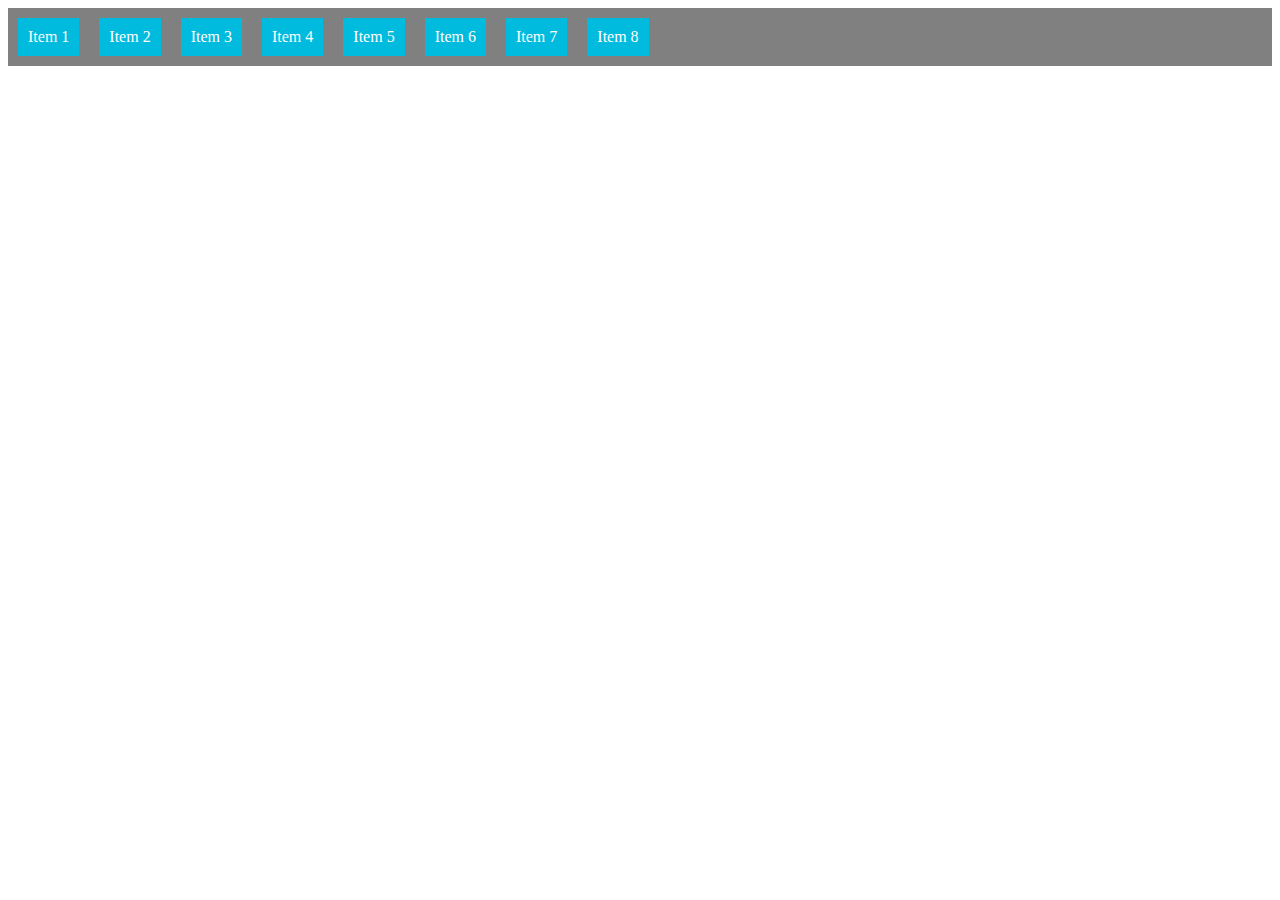
==== index.html @ a9c94683 "Первый коммит" ====
<!DOCTYPE html>
<html lang="en">
<head>
    <meta charset="UTF-8">
    <meta name="viewport" content="width=device-width, initial-scale=1.0">
    <link rel="stylesheet" href="style.css">
    <title>YuoTube</title>
    <style>
        .container {
        display: flex;
        background: gray;
        }
        .item {
        background: #0bd;
        color: #fff;
        margin: 10px;
        padding: 10px;
        }
        </style>
</head>
<body>
    <div class="container">
        <div class="item">Item 1</div>
        <div class="item">Item 2</div>
        <div class="item">Item 3</div>
        <div class="item">Item 4</div>
        <div class="item">Item 5</div>
        <div class="item">Item 6</div>
        <div class="item">Item 7</div>
        <div class="item">Item 8</div>
        </div>
</body>
</html>
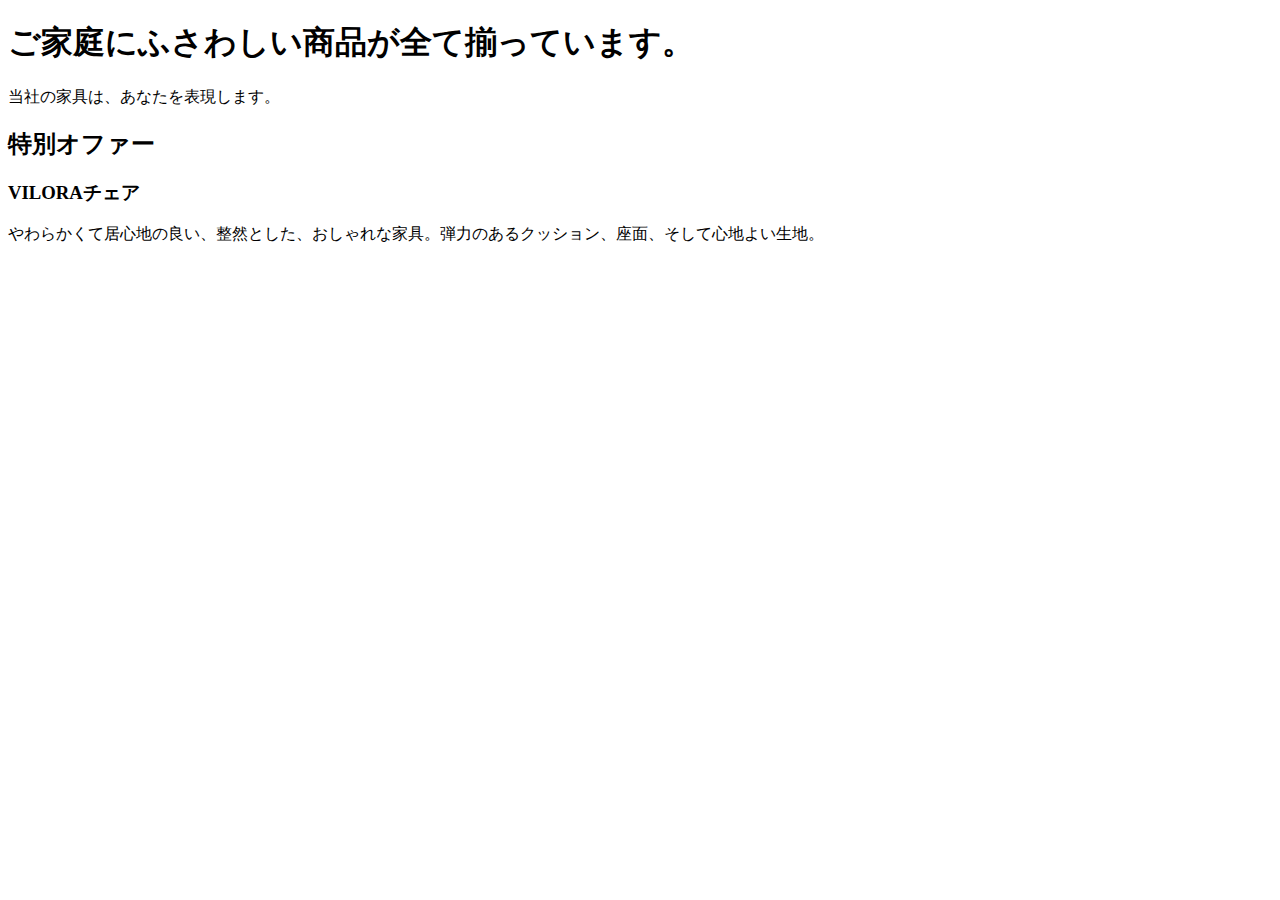
==== commit caddcc49: "家具のウェブページを作成しました" ====
--- a/index.html
+++ b/index.html
@@ -3,31 +3,13 @@
 <head>
     <meta charset="UTF-8">
     <meta name="viewport" content="width=device-width, initial-scale=1.0">
-    <link rel="stylesheet" href="style.css">
-    <title>YuoTube</title>
-    <style>
-        .container {
-        display: flex;
-        background: gray;
-        }
-        .item {
-        background: #0bd;
-        color: #fff;
-        margin: 10px;
-        padding: 10px;
-        }
-        </style>
+    <title>Document</title>
 </head>
 <body>
-    <div class="container">
-        <div class="item">Item 1</div>
-        <div class="item">Item 2</div>
-        <div class="item">Item 3</div>
-        <div class="item">Item 4</div>
-        <div class="item">Item 5</div>
-        <div class="item">Item 6</div>
-        <div class="item">Item 7</div>
-        <div class="item">Item 8</div>
-        </div>
+    <h1>ご家庭にふさわしい商品が全て揃っています。</h1>
+    <p>当社の家具は、あなたを表現します。</p>
+    <h2>特別オファー</h2>
+    <h3>VILORAチェア</h3>
+    <p>やわらかくて居心地の良い、整然とした、おしゃれな家具。弾力のあるクッション、座面、そして心地よい生地。</p>
 </body>
 </html>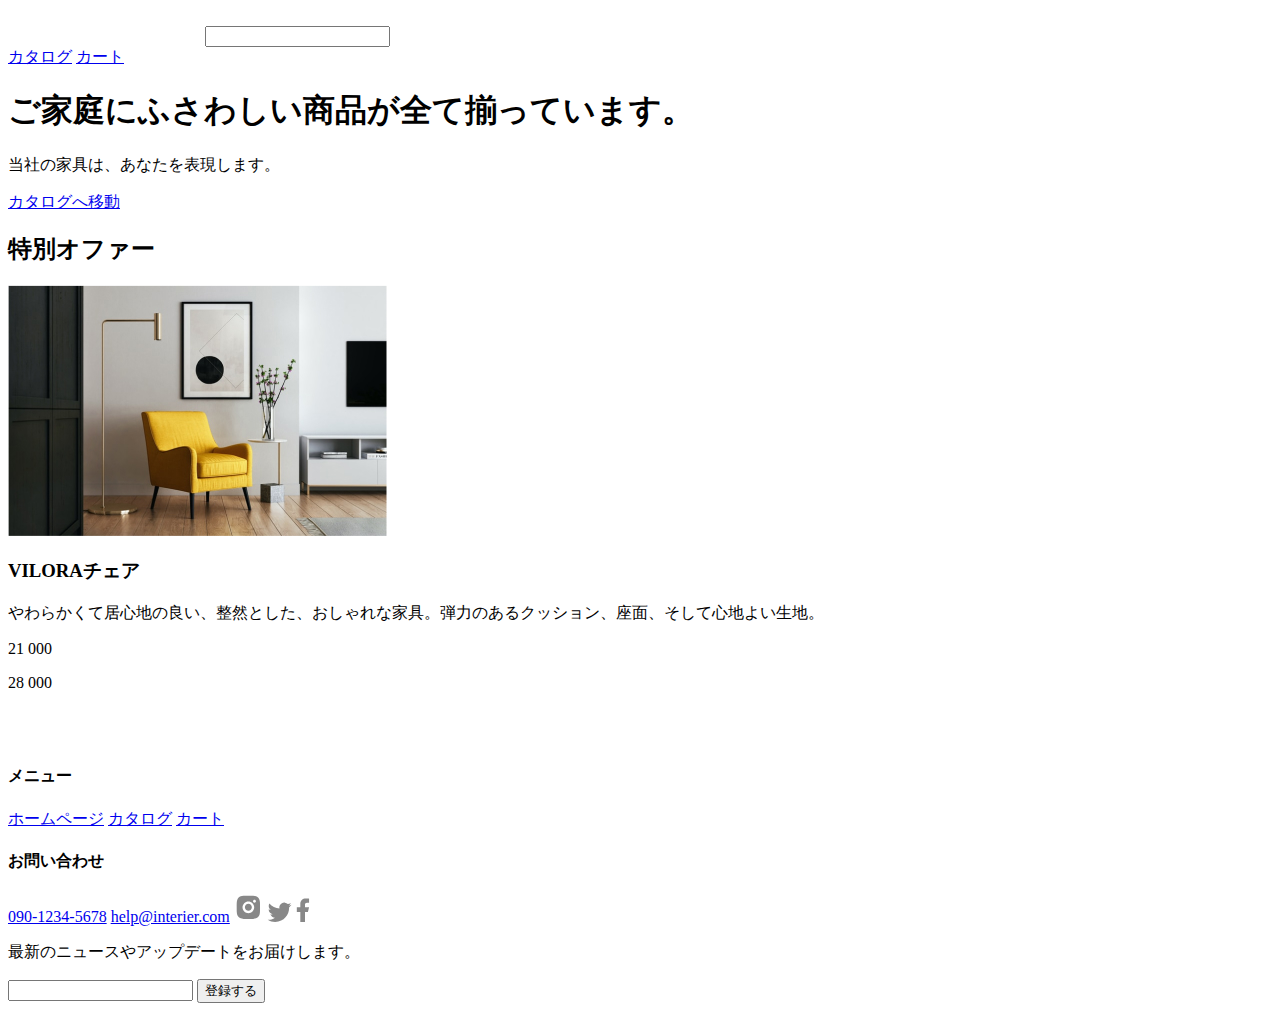
==== commit 68d3bc44: "テキストを追加しました" ====
--- a/index.html
+++ b/index.html
@@ -6,10 +6,47 @@
     <title>Document</title>
 </head>
 <body>
-    <h1>ご家庭にふさわしい商品が全て揃っています。</h1>
-    <p>当社の家具は、あなたを表現します。</p>
-    <h2>特別オファー</h2>
-    <h3>VILORAチェア</h3>
-    <p>やわらかくて居心地の良い、整然とした、おしゃれな家具。弾力のあるクッション、座面、そして心地よい生地。</p>
+    <header>
+        <img src="img/logo.svg" alt="ロゴ">
+        <input type="text">
+        <nav>
+            <a href="catalog.html">カタログ</a>
+            <a href="basket.html">カート</a>
+        </nav>
+    </header>
+    <section>
+        <h1>ご家庭にふさわしい商品が全て揃っています。</h1>
+        <p>当社の家具は、あなたを表現します。</p>
+        <a href="catalog.html">カタログへ移動</a>
+    </section>
+    <section>
+        <h2>特別オファー</h2>
+        <img src="img/product1.jpg" alt="">
+        <h3>VILORAチェア</h3>
+        <p>やわらかくて居心地の良い、整然とした、おしゃれな家具。弾力のあるクッション、座面、そして心地よい生地。</p>
+        <p>21 000</p>
+        <p>28 000</p>
+    </section>
+
+    <footer>
+        <img src="img/logo.svg" alt="">
+        <h4>メニュー</h4>
+        <a href="index.html">ホームページ</a>
+        <a href="catalog.html">カタログ</a>
+        <a href="basket.html">カート</a>
+        <h4>お問い合わせ</h4>
+        <a href="tel:+">090-1234-5678</a>
+        <a href="mailto:">help@interier.com</a>
+        <img src="img/inst.svg" alt="インスタグラム">
+        <img src="img/twitter.svg" alt="ツイッター">
+        <img src="img/facebook.svg" alt="フェイスブック">
+        <form action="#">
+            <p>最新のニュースやアップデートをお届けします。</p>
+            <input type="email" name="" id="">
+            <button type="submit">登録する</button>
+
+        </form>
+    </footer>
+    
 </body>
 </html>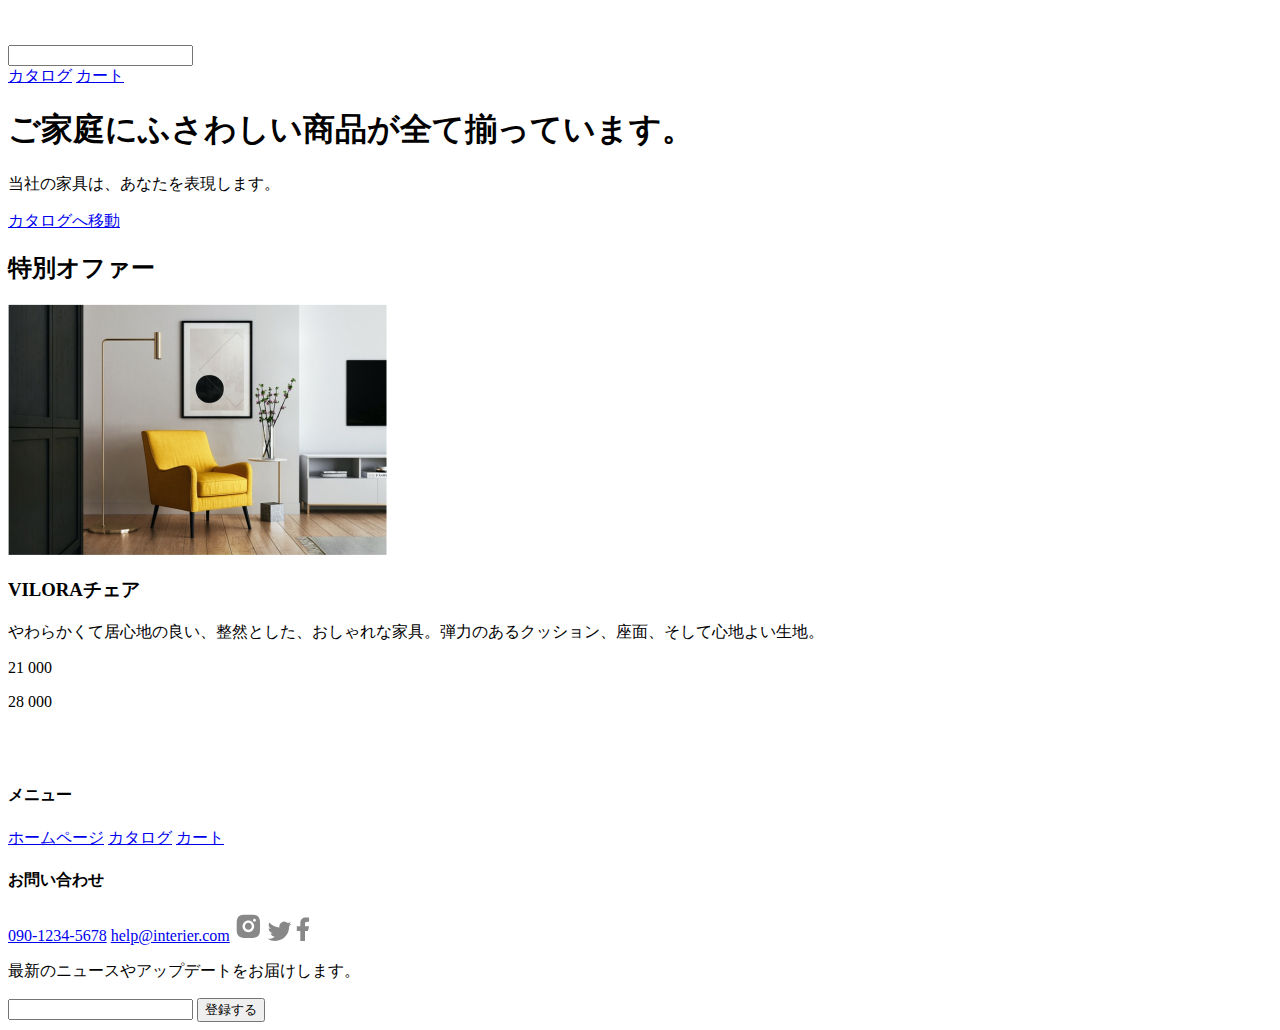
==== commit f4646e74: "テキストを追加しました" ====
--- a/index.html
+++ b/index.html
@@ -1,14 +1,16 @@
 <!DOCTYPE html>
-<html lang="en">
+<html lang="ja">
 <head>
     <meta charset="UTF-8">
     <meta name="viewport" content="width=device-width, initial-scale=1.0">
-    <title>Document</title>
+    <title>ホームページ</title>
 </head>
 <body>
     <header>
-        <img src="img/logo.svg" alt="ロゴ">
-        <input type="text">
+        <a href="index.html"><img src="img/logo.svg" alt="ロゴ"></a>
+        <form action="#">
+            <input type="text">
+        </form>
         <nav>
             <a href="catalog.html">カタログ</a>
             <a href="basket.html">カート</a>
@@ -29,7 +31,7 @@
     </section>
 
     <footer>
-        <img src="img/logo.svg" alt="">
+        <a href="index.html"><img src="img/logo.svg" alt="ロゴ"></a>
         <h4>メニュー</h4>
         <a href="index.html">ホームページ</a>
         <a href="catalog.html">カタログ</a>
@@ -37,9 +39,9 @@
         <h4>お問い合わせ</h4>
         <a href="tel:+">090-1234-5678</a>
         <a href="mailto:">help@interier.com</a>
-        <img src="img/inst.svg" alt="インスタグラム">
-        <img src="img/twitter.svg" alt="ツイッター">
-        <img src="img/facebook.svg" alt="フェイスブック">
+        <a href="#"><img src="img/inst.svg" alt="インスタグラム"></a>
+        <a href="#"><img src="img/twitter.svg" alt="ツイッター"></a>
+        <a href="#"><img src="img/facebook.svg" alt="フェイスブック"></a>
         <form action="#">
             <p>最新のニュースやアップデートをお届けします。</p>
             <input type="email" name="" id="">
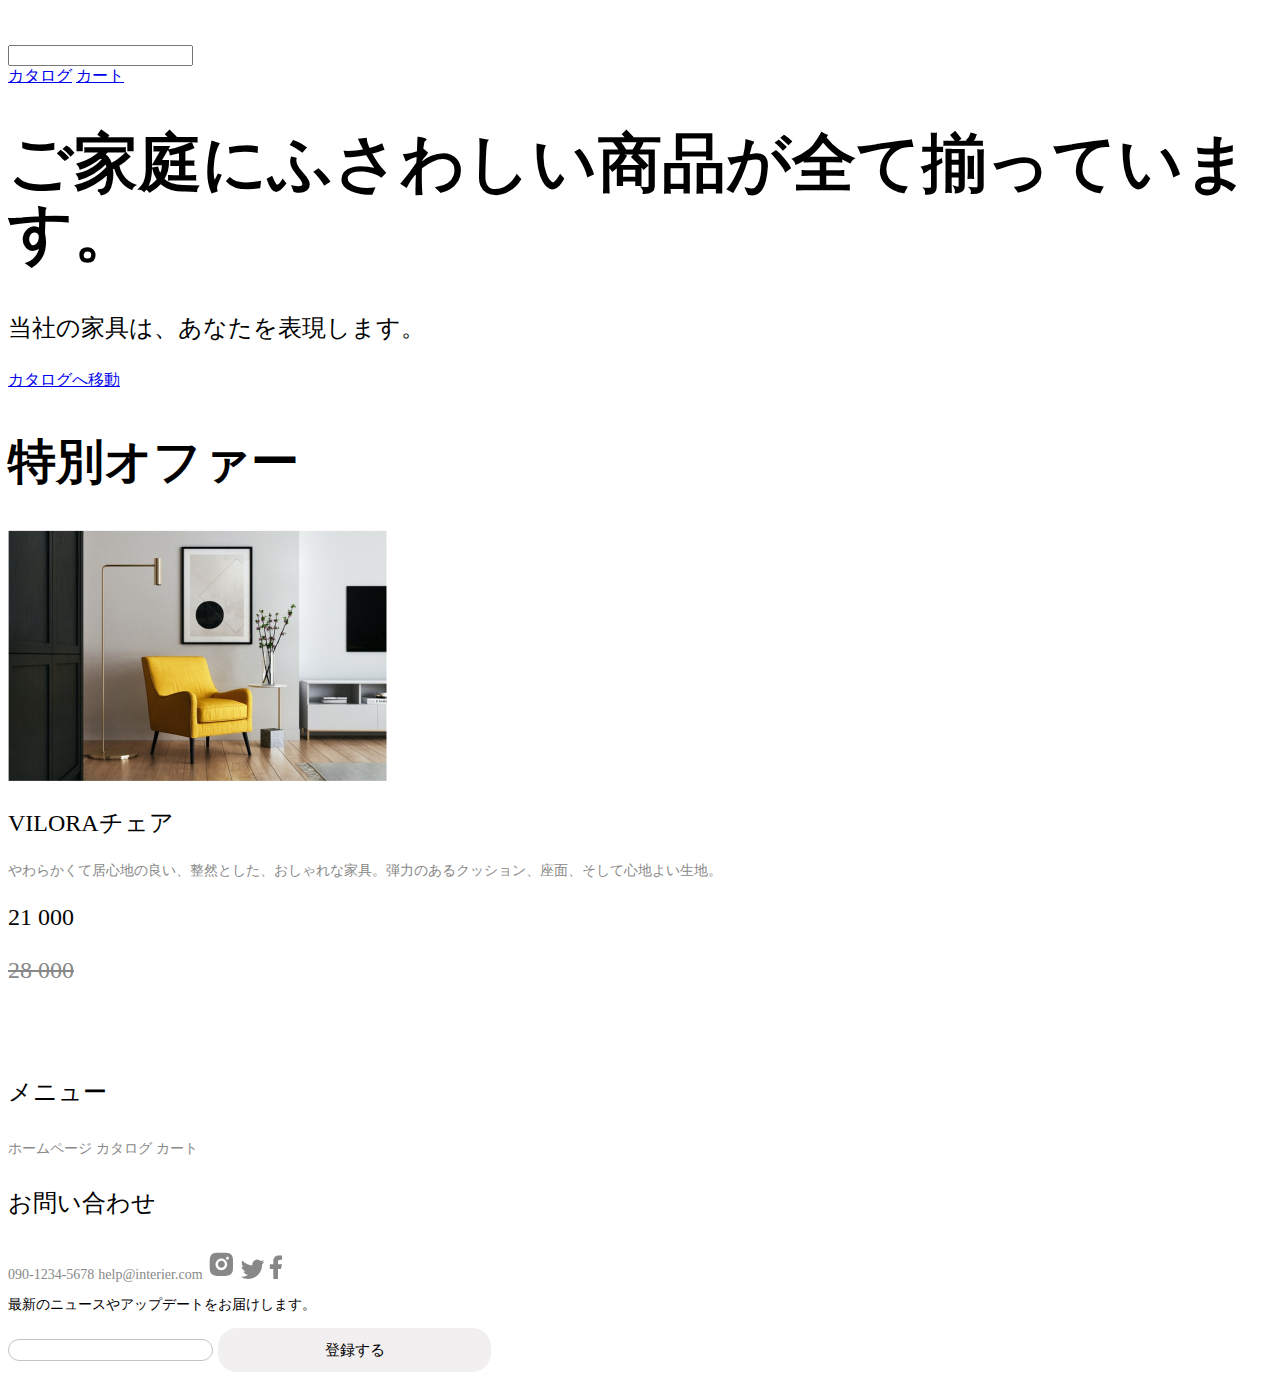
==== commit a8b52abe: "1.3" ====
--- a/index.html
+++ b/index.html
@@ -1,10 +1,13 @@
 <!DOCTYPE html>
 <html lang="ja">
+
 <head>
     <meta charset="UTF-8">
     <meta name="viewport" content="width=device-width, initial-scale=1.0">
     <title>ホームページ</title>
+    <link rel="stylesheet" href="style.css">
 </head>
+
 <body>
     <header>
         <a href="index.html"><img src="img/logo.svg" alt="ロゴ"></a>
@@ -12,43 +15,44 @@
             <input type="text">
         </form>
         <nav>
-            <a href="catalog.html">カタログ</a>
-            <a href="basket.html">カート</a>
+            <a class="header-link" href="catalog.html">カタログ</a>
+            <a class="header-link" href="basket.html">カート</a>
         </nav>
     </header>
     <section>
-        <h1>ご家庭にふさわしい商品が全て揃っています。</h1>
-        <p>当社の家具は、あなたを表現します。</p>
-        <a href="catalog.html">カタログへ移動</a>
+        <h1 class="title">ご家庭にふさわしい商品が全て揃っています。</h1>
+        <p class="header-paragraph">当社の家具は、あなたを表現します。</p>
+        <a class="link-catalog" href="catalog.html">カタログへ移動</a>
     </section>
     <section>
-        <h2>特別オファー</h2>
+        <h2 class="subtitle">特別オファー</h2>
         <img src="img/product1.jpg" alt="">
-        <h3>VILORAチェア</h3>
-        <p>やわらかくて居心地の良い、整然とした、おしゃれな家具。弾力のあるクッション、座面、そして心地よい生地。</p>
-        <p>21 000</p>
-        <p>28 000</p>
+        <h3 class="title-product">VILORAチェア</h3>
+        <p class="product-description">やわらかくて居心地の良い、整然とした、おしゃれな家具。弾力のあるクッション、座面、そして心地よい生地。</p>
+        <p class="price-new">21 000</p>
+        <p class="price-old">28 000</p>
     </section>
 
     <footer>
         <a href="index.html"><img src="img/logo.svg" alt="ロゴ"></a>
-        <h4>メニュー</h4>
-        <a href="index.html">ホームページ</a>
-        <a href="catalog.html">カタログ</a>
-        <a href="basket.html">カート</a>
-        <h4>お問い合わせ</h4>
-        <a href="tel:+">090-1234-5678</a>
-        <a href="mailto:">help@interier.com</a>
+        <h4 class="title-footer">メニュー</h4>
+        <a class="link-footer" href="index.html">ホームページ</a>
+        <a class="link-footer" href="catalog.html">カタログ</a>
+        <a class="link-footer" href="basket.html">カート</a>
+        <h4 class="title-footer">お問い合わせ</h4>
+        <a class="link-footer" href="tel:+">090-1234-5678</a>
+        <a class="link-footer" href="mailto:">help@interier.com</a>
         <a href="#"><img src="img/inst.svg" alt="インスタグラム"></a>
         <a href="#"><img src="img/twitter.svg" alt="ツイッター"></a>
         <a href="#"><img src="img/facebook.svg" alt="フェイスブック"></a>
         <form action="#">
-            <p>最新のニュースやアップデートをお届けします。</p>
-            <input type="email" name="" id="">
-            <button type="submit">登録する</button>
+            <p class="form-footer">最新のニュースやアップデートをお届けします。</p>
+            <input class="form-input-footer" type="email" name="" id="">
+            <button class="button-footer" type="submit">登録する</button>
 
         </form>
     </footer>
-    
+
 </body>
+
 </html>--- a/style.css
+++ b/style.css
@@ -0,0 +1,87 @@
+.header-link {
+    font-size: 16px;
+    line-height: 20px;
+}
+.title {
+    font-weight: 600;
+    font-size: 64px;
+    line-height: 70px;
+}
+.header-paragraph {
+    font-size: 24px;
+    line-height: 32px;
+}
+.link-catalog {
+    font-size: 16px;
+    line-height: 24px;
+}
+.subtitle {
+    font-weight: 600;
+    font-size: 48px;
+    line-height: 59px;
+    color: #000000;
+}
+.title-product {
+    font-weight: 500;
+    font-size: 24px;
+    line-height: 29px;
+    color: #000000;
+}
+.product-description {
+    font-size: 14px;
+    line-height: 17px;
+    color: #888888;
+}
+.price-new {
+    font-weight: 500;
+    font-size: 24px;
+    line-height: 29px;
+    color: #050505;
+}
+.price-old {
+    font-weight: 500;
+    font-size: 24px;
+    line-height: 29px;
+    text-decoration-line: line-through;
+    color: #888888;
+}
+.title-footer {
+    font-weight: 500;
+    font-size: 24px;
+    line-height: 29px;
+    color: #000000;
+}
+.link-footer {
+    font-weight: 500;
+    font-size: 14px;
+    line-height: 17px;
+    color: #888888;
+    text-decoration: none;
+}
+.form-footer {
+    font-size: 14px;
+    line-height: 16px;
+    color: #000000;
+}
+.form-input-footer {
+    background: #FFFFFF;
+    border: 1px solid #C4C4C4;
+    box-sizing: border-box;
+    border-radius: 20px;
+    font-style: normal;
+    font-weight: normal;
+    font-size: 15px;
+    line-height: 18px;
+    color: #C4C4C4;
+}
+.button-footer {
+    background: rgba(222, 215, 215, 0.41);
+    border: 1px solid #FFFFFF;
+    box-sizing: border-box;
+    border-radius: 20px;
+    width: 275px;
+    height: 46px;
+    font-size: 15px;
+    line-height: 18px;
+    color: #000000;
+}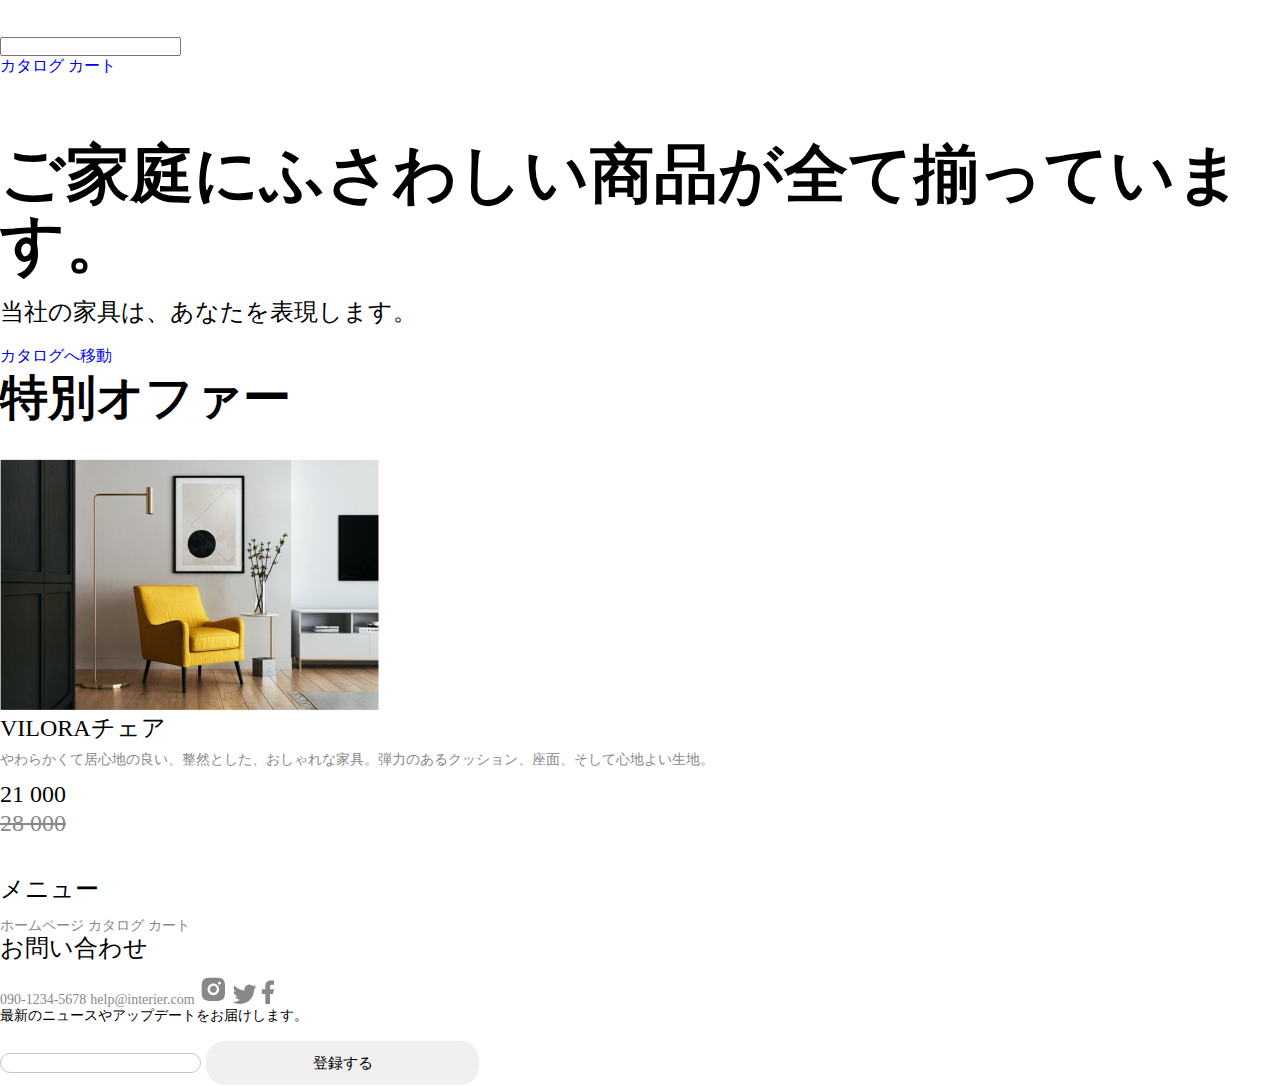
==== commit 8f5e06f4: "1.4" ====
--- a/index.html
+++ b/index.html
@@ -9,7 +9,7 @@
 </head>
 
 <body>
-    <header>
+    <header class="header">
         <a href="index.html"><img src="img/logo.svg" alt="ロゴ"></a>
         <form action="#">
             <input type="text">
--- a/style.css
+++ b/style.css
@@ -1,15 +1,32 @@
+* {
+	margin: 0;
+	padding: 0;
+}
+a {
+    text-decoration: none;
+}
+.header {
+    height: 76px;
+}
 .header-link {
     font-size: 16px;
     line-height: 20px;
+}
+.header-link:hover {
+    text-decoration: underline;
+    color: gray
 }
 .title {
     font-weight: 600;
     font-size: 64px;
     line-height: 70px;
+    margin-top: 64px;
+    margin-bottom: 16px;
 }
 .header-paragraph {
     font-size: 24px;
     line-height: 32px;
+    margin-bottom: 16px;
 }
 .link-catalog {
     font-size: 16px;
@@ -20,17 +37,20 @@
     font-size: 48px;
     line-height: 59px;
     color: #000000;
+    margin-bottom: 32px;
 }
 .title-product {
     font-weight: 500;
     font-size: 24px;
     line-height: 29px;
     color: #000000;
+    margin-bottom: 8px;
 }
 .product-description {
     font-size: 14px;
     line-height: 17px;
     color: #888888;
+    margin-bottom: 12px;
 }
 .price-new {
     font-weight: 500;
@@ -50,6 +70,7 @@
     font-size: 24px;
     line-height: 29px;
     color: #000000;
+    margin-bottom: 12px;
 }
 .link-footer {
     font-weight: 500;
@@ -58,10 +79,14 @@
     color: #888888;
     text-decoration: none;
 }
+.link-footer:hover {
+    color: gray;
+}
 .form-footer {
     font-size: 14px;
     line-height: 16px;
     color: #000000;
+    margin-bottom: 16px;
 }
 .form-input-footer {
     background: #FFFFFF;
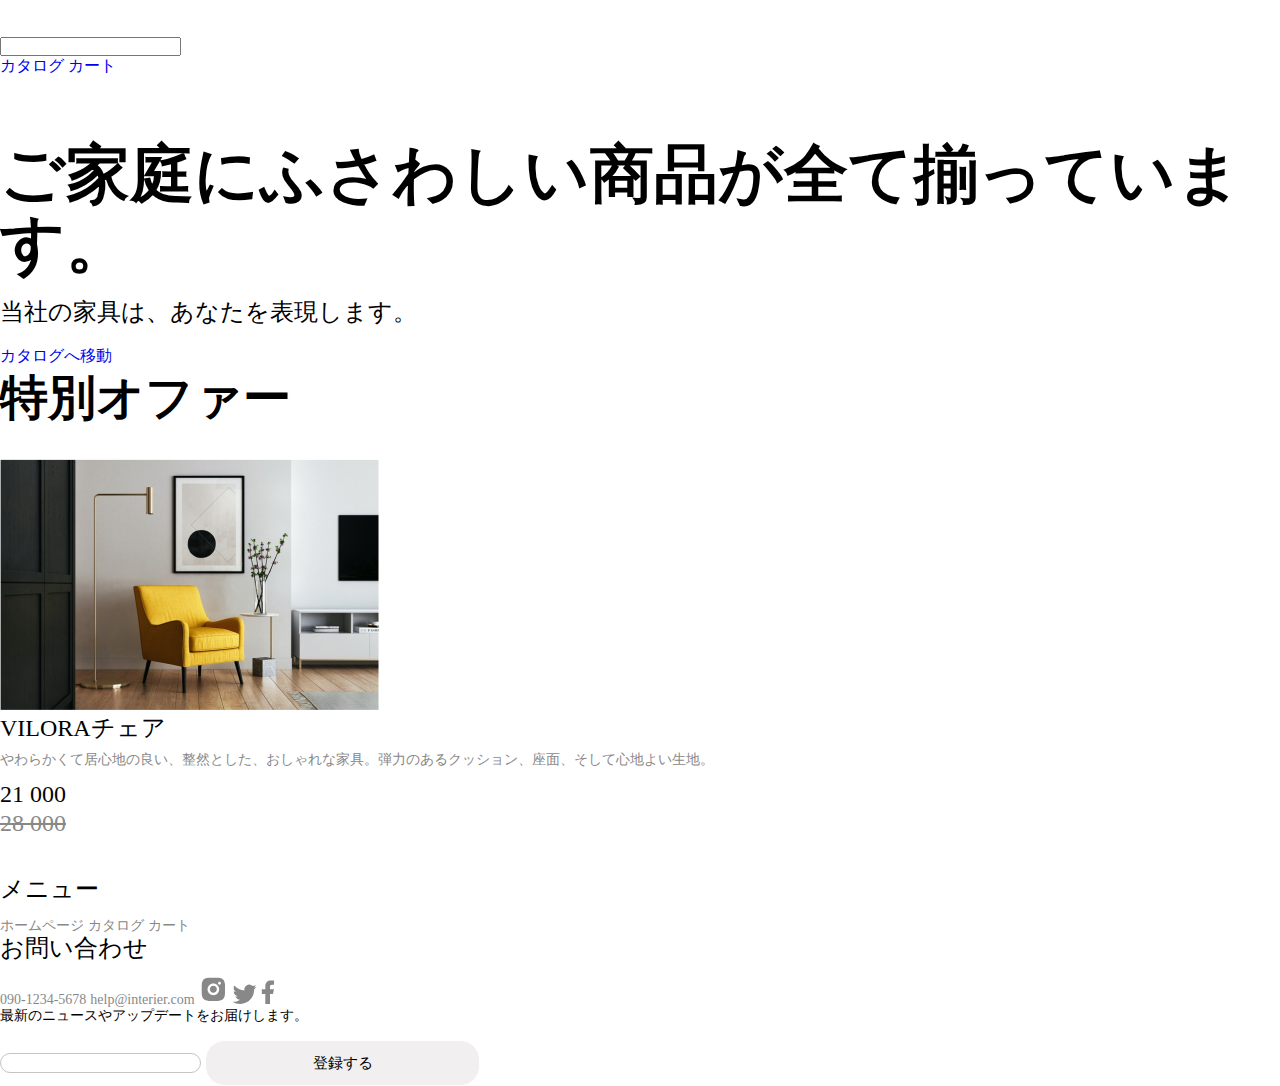
==== commit 1d3066be: "クラスの名前を変更しました" ====
--- a/index.html
+++ b/index.html
@@ -14,41 +14,41 @@
         <form action="#">
             <input type="text">
         </form>
-        <nav>
-            <a class="header-link" href="catalog.html">カタログ</a>
-            <a class="header-link" href="basket.html">カート</a>
+        <nav class="menu">
+            <a class="menu_link" href="catalog.html">カタログ</a>
+            <a class="menu_link" href="basket.html">カート</a>
         </nav>
     </header>
-    <section>
+    <section class="top">
         <h1 class="title">ご家庭にふさわしい商品が全て揃っています。</h1>
-        <p class="header-paragraph">当社の家具は、あなたを表現します。</p>
-        <a class="link-catalog" href="catalog.html">カタログへ移動</a>
+        <p class="top_text">当社の家具は、あなたを表現します。</p>
+        <a class="top_link" href="catalog.html">カタログへ移動</a>
     </section>
     <section>
-        <h2 class="subtitle">特別オファー</h2>
-        <img src="img/product1.jpg" alt="">
-        <h3 class="title-product">VILORAチェア</h3>
-        <p class="product-description">やわらかくて居心地の良い、整然とした、おしゃれな家具。弾力のあるクッション、座面、そして心地よい生地。</p>
-        <p class="price-new">21 000</p>
-        <p class="price-old">28 000</p>
+        <h2 class="heading">特別オファー</h2>
+        <img src="img/product1.jpg" alt="商品写真">
+        <h3 class="product_heading">VILORAチェア</h3>
+        <p class="product_description">やわらかくて居心地の良い、整然とした、おしゃれな家具。弾力のあるクッション、座面、そして心地よい生地。</p>
+        <p class="price">21 000</p>
+        <p class="price price_old">28 000</p>
     </section>
 
     <footer>
         <a href="index.html"><img src="img/logo.svg" alt="ロゴ"></a>
-        <h4 class="title-footer">メニュー</h4>
-        <a class="link-footer" href="index.html">ホームページ</a>
-        <a class="link-footer" href="catalog.html">カタログ</a>
-        <a class="link-footer" href="basket.html">カート</a>
-        <h4 class="title-footer">お問い合わせ</h4>
-        <a class="link-footer" href="tel:+">090-1234-5678</a>
-        <a class="link-footer" href="mailto:">help@interier.com</a>
+        <h4 class="footer_heading">メニュー</h4>
+        <a class="footer_link" href="index.html">ホームページ</a>
+        <a class="footer_link" href="catalog.html">カタログ</a>
+        <a class="footer_link" href="basket.html">カート</a>
+        <h4 class="footer_heading">お問い合わせ</h4>
+        <a class="footer_link" href="tel:+">090-1234-5678</a>
+        <a class="footer_link" href="mailto:">help@interier.com</a>
         <a href="#"><img src="img/inst.svg" alt="インスタグラム"></a>
         <a href="#"><img src="img/twitter.svg" alt="ツイッター"></a>
         <a href="#"><img src="img/facebook.svg" alt="フェイスブック"></a>
-        <form action="#">
-            <p class="form-footer">最新のニュースやアップデートをお届けします。</p>
-            <input class="form-input-footer" type="email" name="" id="">
-            <button class="button-footer" type="submit">登録する</button>
+        <form class="form" action="#">
+            <p class="form_text">最新のニュースやアップデートをお届けします。</p>
+            <input class="form_email" type="email" name="" id="">
+            <button class="form_button" type="submit">登録する</button>
 
         </form>
     </footer>
--- a/style.css
+++ b/style.css
@@ -8,11 +8,11 @@
 .header {
     height: 76px;
 }
-.header-link {
+.menu_link {
     font-size: 16px;
     line-height: 20px;
 }
-.header-link:hover {
+.menu_link:hover {
     text-decoration: underline;
     color: gray
 }
@@ -23,72 +23,69 @@
     margin-top: 64px;
     margin-bottom: 16px;
 }
-.header-paragraph {
+.top_text {
     font-size: 24px;
     line-height: 32px;
     margin-bottom: 16px;
 }
-.link-catalog {
+.top_link {
     font-size: 16px;
     line-height: 24px;
 }
-.subtitle {
+.heading {
     font-weight: 600;
     font-size: 48px;
     line-height: 59px;
     color: #000000;
     margin-bottom: 32px;
 }
-.title-product {
+.product_heading {
     font-weight: 500;
     font-size: 24px;
     line-height: 29px;
     color: #000000;
     margin-bottom: 8px;
 }
-.product-description {
+.product_description {
     font-size: 14px;
     line-height: 17px;
     color: #888888;
     margin-bottom: 12px;
 }
-.price-new {
+.price {
     font-weight: 500;
     font-size: 24px;
     line-height: 29px;
     color: #050505;
 }
-.price-old {
-    font-weight: 500;
-    font-size: 24px;
-    line-height: 29px;
+.price_old {
     text-decoration-line: line-through;
     color: #888888;
 }
-.title-footer {
+.footer_heading {
     font-weight: 500;
     font-size: 24px;
     line-height: 29px;
     color: #000000;
     margin-bottom: 12px;
 }
-.link-footer {
+.footer_link {
     font-weight: 500;
     font-size: 14px;
     line-height: 17px;
     color: #888888;
     text-decoration: none;
 }
-.link-footer:hover {
+.footer_link:hover {
     color: gray;
 }
-.form-footer {
+.form_text {
     font-size: 14px;
     line-height: 16px;
     color: #000000;
     margin-bottom: 16px;
 }
-.form-input-footer {
+.form_email {
     background: #FFFFFF;
     border: 1px solid #C4C4C4;
     box-sizing: border-box;
@@ -99,7 +96,7 @@
     line-height: 18px;
     color: #C4C4C4;
 }
-.button-footer {
+.form_button {
     background: rgba(222, 215, 215, 0.41);
     border: 1px solid #FFFFFF;
     box-sizing: border-box;
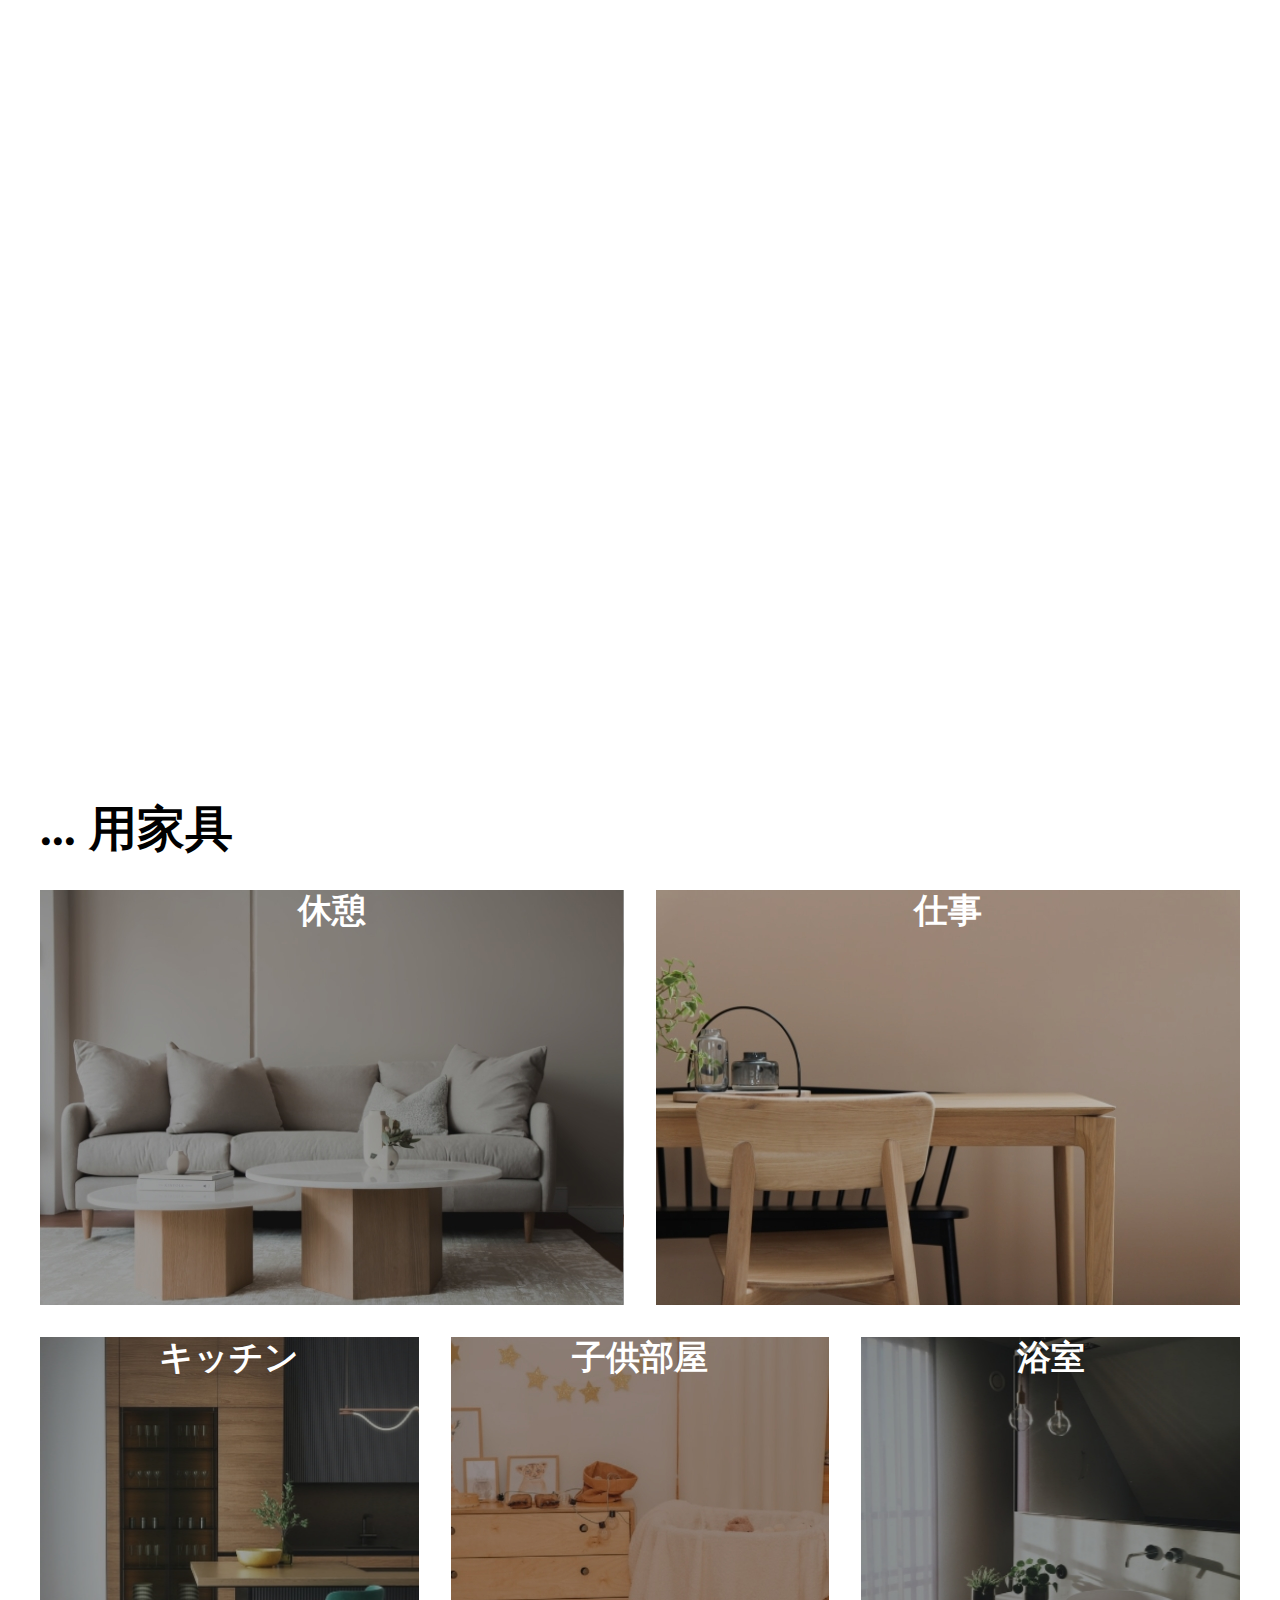
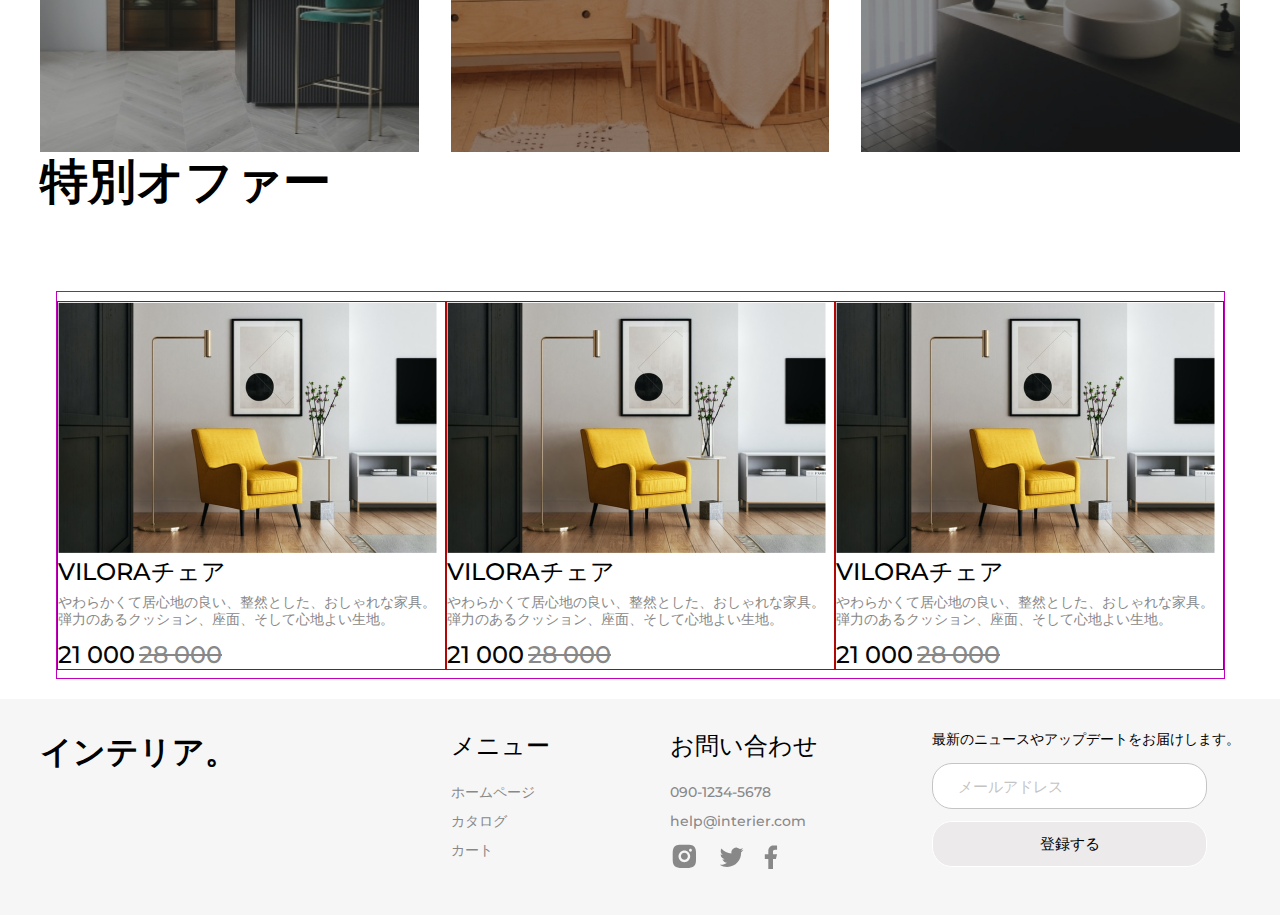
==== commit d9951cd1: "the next lesson" ====
--- a/index.html
+++ b/index.html
@@ -5,52 +5,99 @@
     <meta charset="UTF-8">
     <meta name="viewport" content="width=device-width, initial-scale=1.0">
     <title>ホームページ</title>
+    <link rel="preconnect" href="https://fonts.googleapis.com">
+    <link rel="preconnect" href="https://fonts.gstatic.com" crossorigin>
+    <link href="https://fonts.googleapis.com/css2?family=Montserrat:wght@400;500;600&display=swap" rel="stylesheet">
     <link rel="stylesheet" href="style.css">
 </head>
 
 <body>
-    <header class="header">
-        <a href="index.html"><img src="img/logo.svg" alt="ロゴ"></a>
-        <form action="#">
-            <input type="text">
-        </form>
-        <nav class="menu">
-            <a class="menu_link" href="catalog.html">カタログ</a>
-            <a class="menu_link" href="basket.html">カート</a>
-        </nav>
-    </header>
-    <section class="top">
-        <h1 class="title">ご家庭にふさわしい商品が全て揃っています。</h1>
-        <p class="top_text">当社の家具は、あなたを表現します。</p>
-        <a class="top_link" href="catalog.html">カタログへ移動</a>
-    </section>
-    <section>
+    <div class="top center">
+        <header class="header">
+            <a class="header_link" href="index.html">インテリア。</a>
+                <input placeholder="検索"
+                class="header_input" type="text">
+            <nav class="menu">
+                <a class="menu_link" href="catalog.html">カタログ</a>
+                <a class="menu_link" href="basket.html">カート</a>
+            </nav>
+        </header>
+        <section class="top_content">
+            <h1 class="title">ご家庭にふさわしい商品が全て揃っています。</h1>
+            <p class="top_text">当社の家具は、あなたを表現します。</p>
+            <a class="top_link" href="catalog.html">カタログへ移動</a>
+        </section>
+    </div>
+    <div class="for_box center">
+        <h2 class="heading">... 用家具</h2>
+        <div class="for">
+            <div class="for_item for_item_1 for_item_big">休憩</div>
+            <div class="for_item for_item_2 for_item_big">仕事</div>
+            <div class="for_item for_item_3">キッチン</div>
+            <div class="for_item for_item_4">子供部屋</div>
+            <div class="for_item for_item_5">浴室</div>
+        </div>
+    </div>
+    <div class="product-box center">
         <h2 class="heading">特別オファー</h2>
-        <img src="img/product1.jpg" alt="商品写真">
-        <h3 class="product_heading">VILORAチェア</h3>
-        <p class="product_description">やわらかくて居心地の良い、整然とした、おしゃれな家具。弾力のあるクッション、座面、そして心地よい生地。</p>
-        <p class="price">21 000</p>
-        <p class="price price_old">28 000</p>
-    </section>
+        <div class="product_content">
+            <div class="product">
+                <img src="img/product1.jpg" alt="商品写真">
+                <h3 class="product_heading">VILORAチェア</h3>
+                <p class="product_description">やわらかくて居心地の良い、整然とした、おしゃれな家具。弾力のあるクッション、座面、そして心地よい生地。</p>
+                <div class="product_box_price">
+                    <span class="product_price">21 000</span>
+                    <span class="product_price product_price_old">28 000</span>
+                </div>
+            </div>
+            <div class="product">
+                <img src="img/product1.jpg" alt="商品写真">
+                <h3 class="product_heading">VILORAチェア</h3>
+                <p class="product_description">やわらかくて居心地の良い、整然とした、おしゃれな家具。弾力のあるクッション、座面、そして心地よい生地。</p>
+                <div class="product_box_price">
+                    <span class="product_price">21 000</span>
+                    <span class="product_price product_price_old">28 000</span>
+                </div>
+            </div>
+            <div class="product">
+                <img src="img/product1.jpg" alt="商品写真">
+                <h3 class="product_heading">VILORAチェア</h3>
+                <p class="product_description">やわらかくて居心地の良い、整然とした、おしゃれな家具。弾力のあるクッション、座面、そして心地よい生地。</p>
+                <div class="product_box_price">
+                    <span class="product_price">21 000</span>
+                    <span class="product_price product_price_old">28 000</span>
+                </div>
+            </div>
+        </div>
+    </div>
 
-    <footer>
-        <a href="index.html"><img src="img/logo.svg" alt="ロゴ"></a>
-        <h4 class="footer_heading">メニュー</h4>
-        <a class="footer_link" href="index.html">ホームページ</a>
-        <a class="footer_link" href="catalog.html">カタログ</a>
-        <a class="footer_link" href="basket.html">カート</a>
-        <h4 class="footer_heading">お問い合わせ</h4>
-        <a class="footer_link" href="tel:+">090-1234-5678</a>
-        <a class="footer_link" href="mailto:">help@interier.com</a>
-        <a href="#"><img src="img/inst.svg" alt="インスタグラム"></a>
-        <a href="#"><img src="img/twitter.svg" alt="ツイッター"></a>
-        <a href="#"><img src="img/facebook.svg" alt="フェイスブック"></a>
-        <form class="form" action="#">
-            <p class="form_text">最新のニュースやアップデートをお届けします。</p>
-            <input class="form_email" type="email" name="" id="">
-            <button class="form_button" type="submit">登録する</button>
-
-        </form>
+    <footer class="footer center">
+        <a class="footer_link_logo" href="index.html">インテリア。</a>
+        <div class="footer_content">
+            <div class="footer_info">
+               <nav class="footer_item">
+                    <h4 class="footer_heading">メニュー</h4>
+                    <a class="footer_link" href="index.html">ホームページ</a>
+                    <a class="footer_link" href="catalog.html">カタログ</a>
+                    <a class="footer_link" href="basket.html">カート</a>
+               </nav>
+                <div class="footer_item">
+                    <h4 class="footer_heading">お問い合わせ</h4>
+                    <a class="footer_link" href="tel:+">090-1234-5678</a>
+                    <a class="footer_link" href="mailto:">help@interier.com</a>
+                    <div class="footer_icons">
+                        <a href="#"><img src="img/inst.svg" alt="インスタグラム"></a>
+                        <a href="#"><img src="img/twitter.svg" alt="ツイッター"></a>
+                        <a href="#"><img src="img/facebook.svg" alt="フェイスブック"></a>
+                    </div>
+                </div>
+            </div>
+            <form class="form" action="#">
+                <p class="form_text">最新のニュースやアップデートをお届けします。</p>
+                <input class="form_email" type="email" placeholder="メールアドレス">
+                <button class="form_button" type="submit">登録する</button>
+            </form>
+        </div>
     </footer>
 
 </body>
--- a/style.css
+++ b/style.css
@@ -2,35 +2,102 @@
 	margin: 0;
 	padding: 0;
 }
+
+body {
+  font-family:
+  "Montserrat", sans-serif;
+}
 a {
     text-decoration: none;
 }
+.center {
+    padding-left: calc(50% - 600px);
+    padding-right: calc(50% - 600px);
+}
+.top {
+    height: 735px;
+    background-image: url(img/background.svg);
+    background-repeat: no-repeat;
+    background-position: center;
+    background-size: cover;
+
+}
 .header {
-    height: 76px;
+    height: 77px;
+    border-bottom: 0.5px solid rgb(255, 255, 255);
+    display: flex;
+    flex-wrap: wrap;
+    justify-content: space-between;
+    align-items: center;
+    margin-left: 103px;
+    margin-right: 101px;
+}
+.header_link {
+    color: rgb(255, 255, 255);
+    font-size: 32px;
+    font-weight: 600;
+}
+.header_input {
+    width: 288px;
+    height: 41px;
+    box-sizing: border-box;
+    border: 1px solid rgb(255, 255, 255);
+    border-radius: 20px;
+    background-color: transparent;
+    outline: none;
+    font-size: 16px;
+    font-weight: 400;
+    line-height: 20px;
+    letter-spacing: 0%;
+    text-align: left;
+    padding-left: 32px;
+    padding-right: 32px;
+}
+.header_input::placeholder {
+    color: rgb(255, 255, 255);
+
 }
 .menu_link {
+    color: rgb(255, 255, 255);
     font-size: 16px;
+    font-weight: 400;
     line-height: 20px;
+    text-align: left;
+    padding-inline: 16px;
 }
 .menu_link:hover {
     text-decoration: underline;
     color: gray
 }
+.top_content {
+    margin-left: 103px;
+}
 .title {
-    font-weight: 600;
+    color: rgb(255, 255, 255);
     font-size: 64px;
+    font-weight: 600;
     line-height: 70px;
+    text-align: left;
     margin-top: 64px;
     margin-bottom: 16px;
+    margin-left: 15px;
+    width: 792px;
 }
 .top_text {
-    font-size: 24px;
+    color: rgb(255, 255, 255);
+    font-size: 24px;
+    font-weight: 400;
     line-height: 32px;
+    text-align: left;
     margin-bottom: 16px;
 }
 .top_link {
+    color: rgb(255, 255, 255);
     font-size: 16px;
+    font-weight: 400;
     line-height: 24px;
+    text-align: left;
+    text-decoration-line: underline;
 }
 .heading {
     font-weight: 600;
@@ -38,6 +105,60 @@
     line-height: 59px;
     color: #000000;
     margin-bottom: 32px;
+}
+.for_box {
+    padding-top: 64px;
+}
+.for {
+    display: grid;
+    gap: 32px;
+    grid-template-columns: repeat(12, 1fr);
+    margin-top: 32px;
+}
+.for_item {
+    height: 415px;
+    grid-column: span 4;
+    font-size: 34px;
+    font-weight: 600;
+    line-height: 41px;
+    color: rgb(255, 255, 255);
+    display: flex;
+    justify-content: center;
+
+}
+.for_item_big {
+    grid-column: span 6;
+}
+.for_item_1 {
+    background-image: url(img/for-1.jpeg);
+}
+.for_item_2 {
+    background-image: url(img/for-2.jpeg);
+}
+.for_item_3 {
+    background-image: url(img/for-3.jpeg);
+}
+.for_item_4 {
+    background-image: url(img/for-4.jpeg);
+}
+.for_item_5 {
+    background-image: url(img/for-5.jpeg);
+}
+
+.product_content {
+    box-sizing: border-box;
+    border: 1px solid rgb(192, 0, 185);
+    display: flex;
+    margin-top: 80px;
+    margin-bottom: 20px;
+    margin-left: 16px;
+    margin-right: 15px;
+}
+.product {
+    box-sizing: border-box;
+    border: 1px solid rgb(179, 6, 6);
+    margin-top: 9px;
+    margin-bottom: 8px;
 }
 .product_heading {
     font-weight: 500;
@@ -52,15 +173,49 @@
     color: #888888;
     margin-bottom: 12px;
 }
-.price {
+.product_price {
     font-weight: 500;
     font-size: 24px;
     line-height: 29px;
     color: #050505;
 }
-.price_old {
+.product_price_old {
     text-decoration-line: line-through;
     color: #888888;
+}
+.footer {
+    background: rgb(247, 246, 246);
+    padding-top: 32px;
+    padding-bottom: 40px;
+    display: flex;
+    flex-wrap: wrap;
+    justify-content: space-between;
+}
+.footer_link_logo {
+    color: black;
+    font-size: 32px;
+    font-weight: 600;
+}
+.footer_content {
+    width: 789px;
+    display: flex;
+    flex-wrap: wrap;
+    justify-content: space-between;
+}
+.footer_info {
+    display: flex;
+    gap: 120px;
+}
+.footer_icons {
+    display: flex;
+    flex-direction: row;
+    align-items: center;
+    gap: 20px;
+}
+.footer_item {
+    display: flex;
+    flex-direction: column;
+    gap: 12px;
 }
 .footer_heading {
     font-weight: 500;
@@ -78,6 +233,10 @@
 }
 .footer_link:hover {
     color: gray;
+}
+.form {
+    display: flex;
+    flex-direction: column;
 }
 .form_text {
     font-size: 14px;
@@ -95,6 +254,14 @@
     font-size: 15px;
     line-height: 18px;
     color: #C4C4C4;
+    margin-bottom: 12px;
+    width: 275px;
+    height: 46px;
+    padding-left: 25px;
+    padding-right: 25px;
+}
+.form_email::placeholder {
+    color: rgb(196, 196, 196)
 }
 .form_button {
     background: rgba(222, 215, 215, 0.41);
